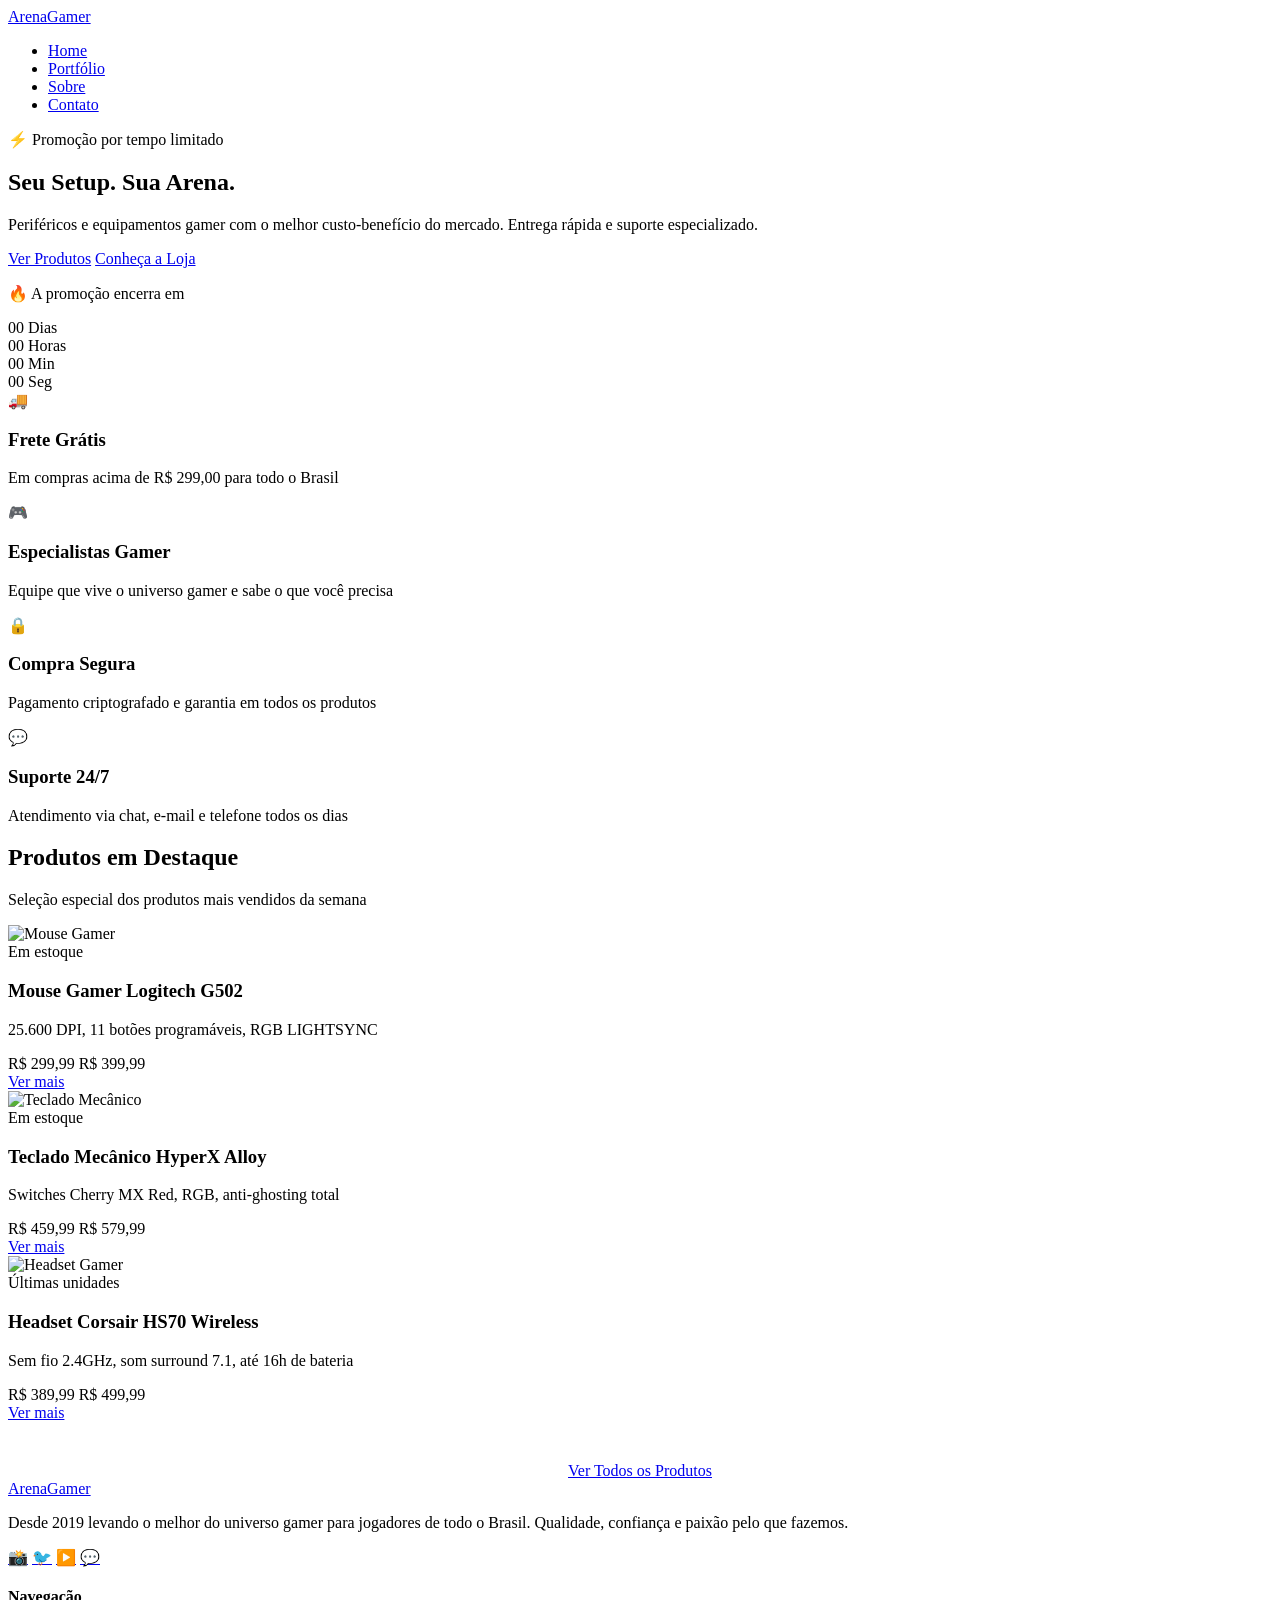
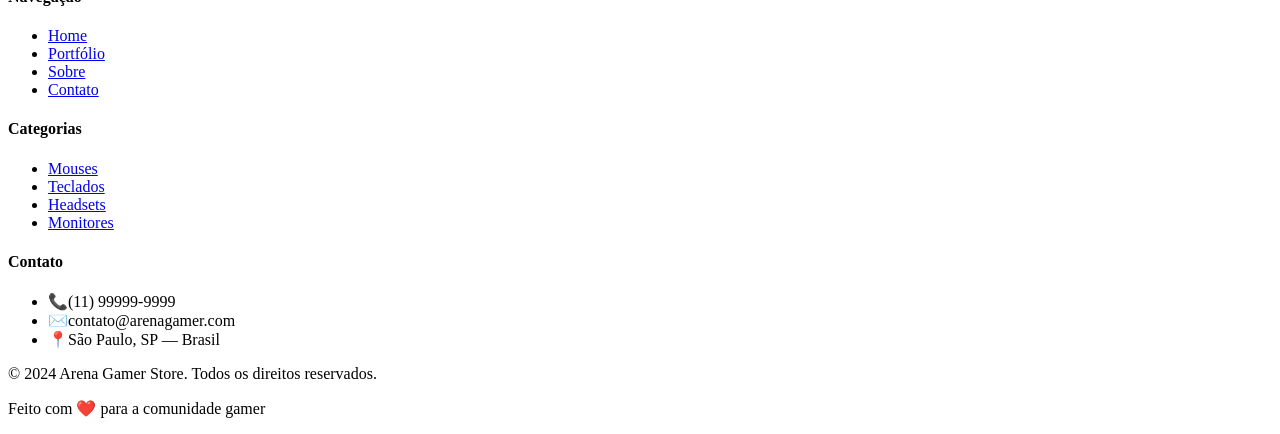
==== index.html @ eefbf5b3 "chore: inicializa projeto Arena Gamer Store com index.html base" ====
<!DOCTYPE html>
<html lang="pt-BR">
<head>
  <meta charset="UTF-8" />
  <meta name="viewport" content="width=device-width, initial-scale=1.0" />
  <meta name="description" content="Arena Gamer Store — Os melhores periféricos e setups gamer do Brasil." />
  <title>Arena Gamer Store</title>
  <link rel="stylesheet" href="src/css/estilo.css" />
</head>
<body>

  <!-- HEADER -->
  <header>
    <nav>
      <a href="index.html" class="logo">Arena<span>Gamer</span></a>
      <ul class="nav-links" id="navLinks">
        <li><a href="index.html" class="ativo">Home</a></li>
        <li><a href="pages/portfolio.html">Portfólio</a></li>
        <li><a href="pages/sobre.html">Sobre</a></li>
        <li><a href="pages/contato.html">Contato</a></li>
      </ul>
      <div class="hamburger" id="hamburger">
        <span></span>
        <span></span>
        <span></span>
      </div>
    </nav>
  </header>

  <!-- HERO -->
  <section class="hero">
    <div class="hero-bg"></div>
    <div class="hero-overlay"></div>
    <div class="hero-content">
      <span class="hero-badge">⚡ Promoção por tempo limitado</span>
      <h1>
        Seu Setup.
        <span class="destaque">Sua Arena.</span>
      </h1>
      <p>Periféricos e equipamentos gamer com o melhor custo-benefício do mercado. Entrega rápida e suporte especializado.</p>
      <div class="hero-btns">
        <a href="pages/portfolio.html" class="btn-primary">Ver Produtos</a>
        <a href="pages/sobre.html" class="btn-outline">Conheça a Loja</a>
      </div>

      <p class="contador-label">🔥 A promoção encerra em</p>
      <div class="contador">
        <div class="tempo-item">
          <span class="numero" id="dias">00</span>
          <span class="legenda">Dias</span>
        </div>
        <div class="tempo-item">
          <span class="numero" id="horas">00</span>
          <span class="legenda">Horas</span>
        </div>
        <div class="tempo-item">
          <span class="numero" id="minutos">00</span>
          <span class="legenda">Min</span>
        </div>
        <div class="tempo-item">
          <span class="numero" id="segundos">00</span>
          <span class="legenda">Seg</span>
        </div>
      </div>
    </div>
  </section>

  <!-- DIFERENCIAIS -->
  <section class="diferenciais">
    <div class="container">
      <div class="diferenciais-grid">
        <div class="diferencial-item fade-in">
          <span class="icone">🚚</span>
          <h3>Frete Grátis</h3>
          <p>Em compras acima de R$ 299,00 para todo o Brasil</p>
        </div>
        <div class="diferencial-item fade-in">
          <span class="icone">🎮</span>
          <h3>Especialistas Gamer</h3>
          <p>Equipe que vive o universo gamer e sabe o que você precisa</p>
        </div>
        <div class="diferencial-item fade-in">
          <span class="icone">🔒</span>
          <h3>Compra Segura</h3>
          <p>Pagamento criptografado e garantia em todos os produtos</p>
        </div>
        <div class="diferencial-item fade-in">
          <span class="icone">💬</span>
          <h3>Suporte 24/7</h3>
          <p>Atendimento via chat, e-mail e telefone todos os dias</p>
        </div>
      </div>
    </div>
  </section>

  <!-- PRODUTOS EM DESTAQUE -->
  <section>
    <div class="container">
      <div class="section-title fade-in">
        <h2>Produtos em <span class="destaque">Destaque</span></h2>
        <p>Seleção especial dos produtos mais vendidos da semana</p>
        <div class="linha"></div>
      </div>
      <div class="produtos-grid">
        <div class="card-produto fade-in">
          <img src="https://images.unsplash.com/photo-1527864550417-7fd91fc51a46?w=400&q=80" alt="Mouse Gamer" />
          <div class="card-body">
            <span class="badge-estoque disponivel">Em estoque</span>
            <h3>Mouse Gamer Logitech G502</h3>
            <p class="descricao">25.600 DPI, 11 botões programáveis, RGB LIGHTSYNC</p>
            <div class="card-preco">
              <span class="preco-atual">R$ 299,99</span>
              <span class="preco-antigo">R$ 399,99</span>
            </div>
            <a href="pages/portfolio.html" class="btn-primary">Ver mais</a>
          </div>
        </div>
        <div class="card-produto fade-in">
          <img src="https://images.unsplash.com/photo-1618384887929-16ec33fab9ef?w=400&q=80" alt="Teclado Mecânico" />
          <div class="card-body">
            <span class="badge-estoque disponivel">Em estoque</span>
            <h3>Teclado Mecânico HyperX Alloy</h3>
            <p class="descricao">Switches Cherry MX Red, RGB, anti-ghosting total</p>
            <div class="card-preco">
              <span class="preco-atual">R$ 459,99</span>
              <span class="preco-antigo">R$ 579,99</span>
            </div>
            <a href="pages/portfolio.html" class="btn-primary">Ver mais</a>
          </div>
        </div>
        <div class="card-produto fade-in">
          <img src="https://images.unsplash.com/photo-1505740420928-5e560c06d30e?w=400&q=80" alt="Headset Gamer" />
          <div class="card-body">
            <span class="badge-estoque limitado">Últimas unidades</span>
            <h3>Headset Corsair HS70 Wireless</h3>
            <p class="descricao">Sem fio 2.4GHz, som surround 7.1, até 16h de bateria</p>
            <div class="card-preco">
              <span class="preco-atual">R$ 389,99</span>
              <span class="preco-antigo">R$ 499,99</span>
            </div>
            <a href="pages/portfolio.html" class="btn-primary">Ver mais</a>
          </div>
        </div>
      </div>
      <div style="text-align:center; margin-top:40px;">
        <a href="pages/portfolio.html" class="btn-outline">Ver Todos os Produtos</a>
      </div>
    </div>
  </section>

  <!-- FOOTER -->
  <footer>
    <div class="footer-grid">
      <div class="footer-sobre">
        <a href="index.html" class="logo">Arena<span>Gamer</span></a>
        <p>Desde 2019 levando o melhor do universo gamer para jogadores de todo o Brasil. Qualidade, confiança e paixão pelo que fazemos.</p>
        <div class="redes-sociais">
          <a href="#" class="rede-btn" title="Instagram">📸</a>
          <a href="#" class="rede-btn" title="Twitter">🐦</a>
          <a href="#" class="rede-btn" title="YouTube">▶️</a>
          <a href="#" class="rede-btn" title="Discord">💬</a>
        </div>
      </div>
      <div class="footer-col">
        <h4>Navegação</h4>
        <ul>
          <li><a href="index.html">Home</a></li>
          <li><a href="pages/portfolio.html">Portfólio</a></li>
          <li><a href="pages/sobre.html">Sobre</a></li>
          <li><a href="pages/contato.html">Contato</a></li>
        </ul>
      </div>
      <div class="footer-col">
        <h4>Categorias</h4>
        <ul>
          <li><a href="pages/portfolio.html">Mouses</a></li>
          <li><a href="pages/portfolio.html">Teclados</a></li>
          <li><a href="pages/portfolio.html">Headsets</a></li>
          <li><a href="pages/portfolio.html">Monitores</a></li>
        </ul>
      </div>
      <div class="footer-col">
        <h4>Contato</h4>
        <ul class="footer-contato-info">
          <li><span>📞</span>(11) 99999-9999</li>
          <li><span>✉️</span>contato@arenagamer.com</li>
          <li><span>📍</span>São Paulo, SP — Brasil</li>
        </ul>
      </div>
    </div>
    <div class="footer-bottom">
      <p>© 2024 <span class="feito-por">Arena Gamer Store</span>. Todos os direitos reservados.</p>
      <p>Feito com ❤️ para a comunidade gamer</p>
    </div>
  </footer>

  <script src="src/js/script.js"></script>
</body>
</html>
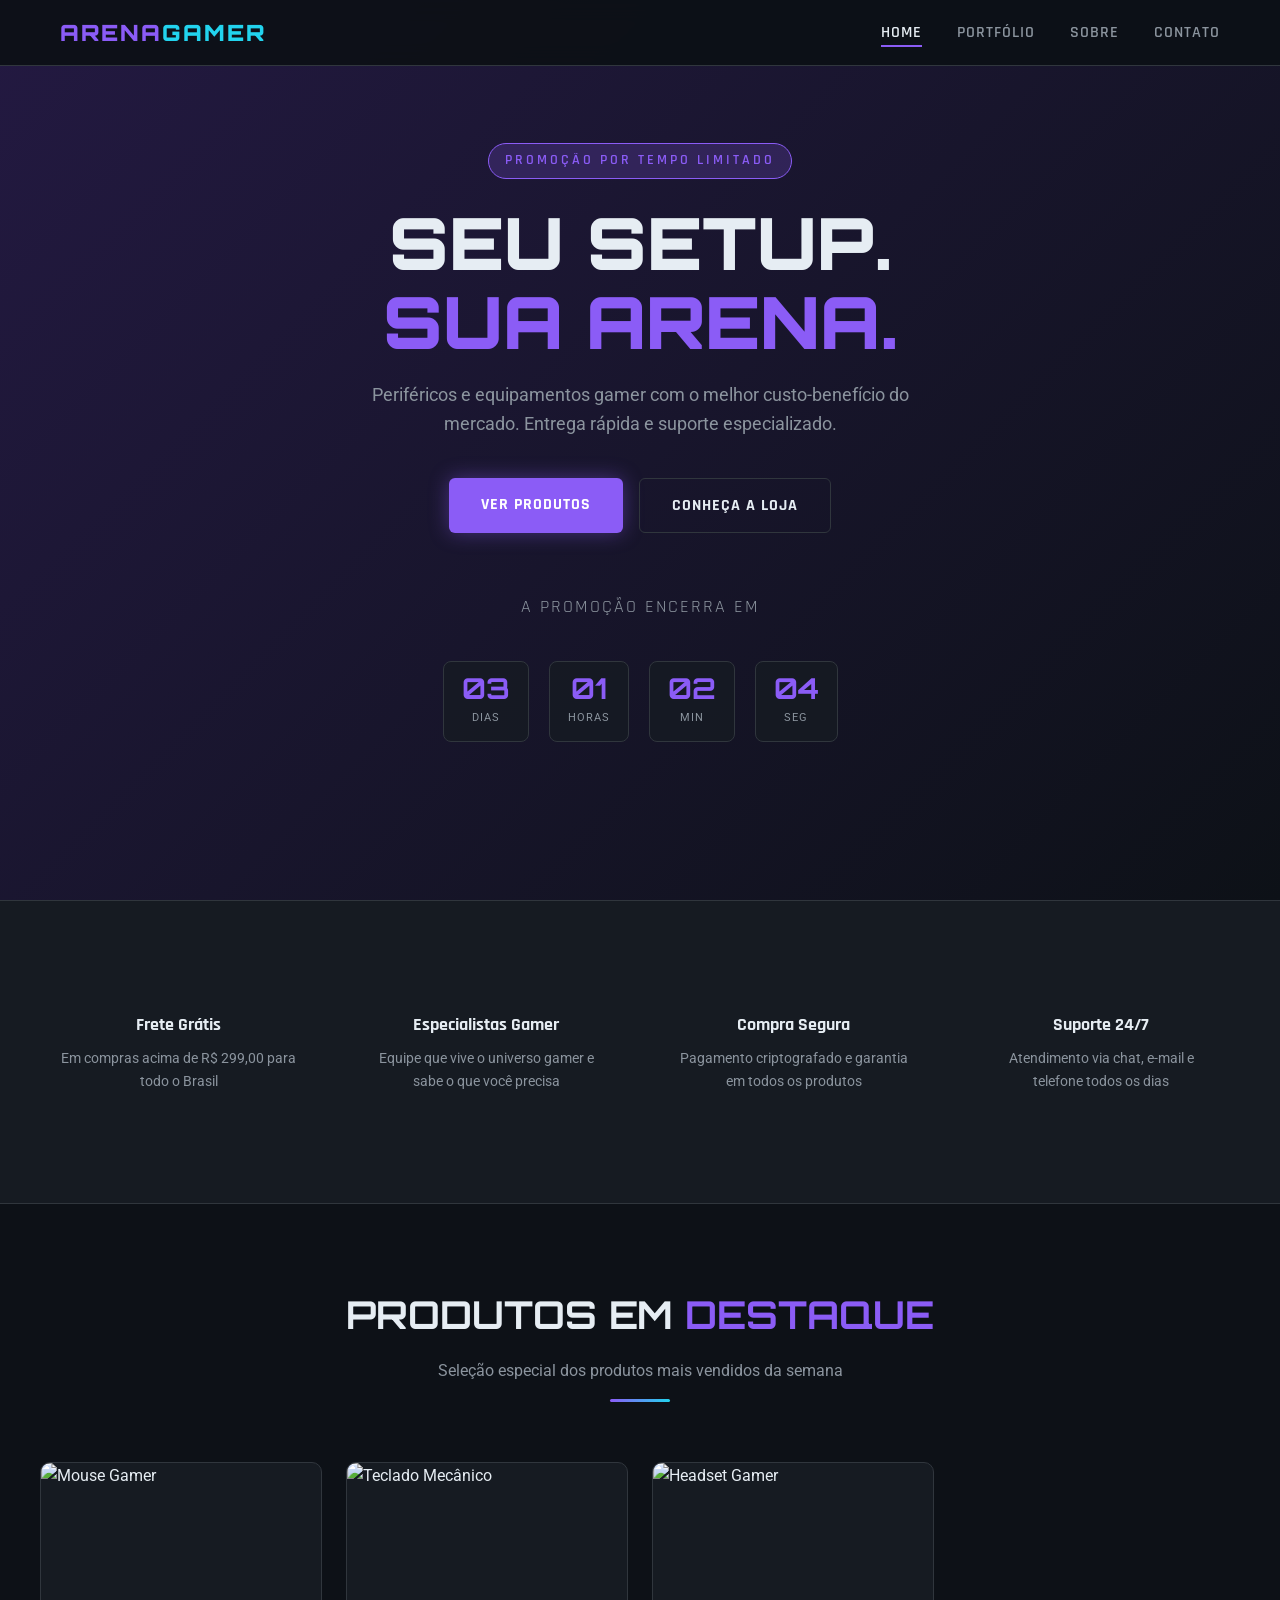
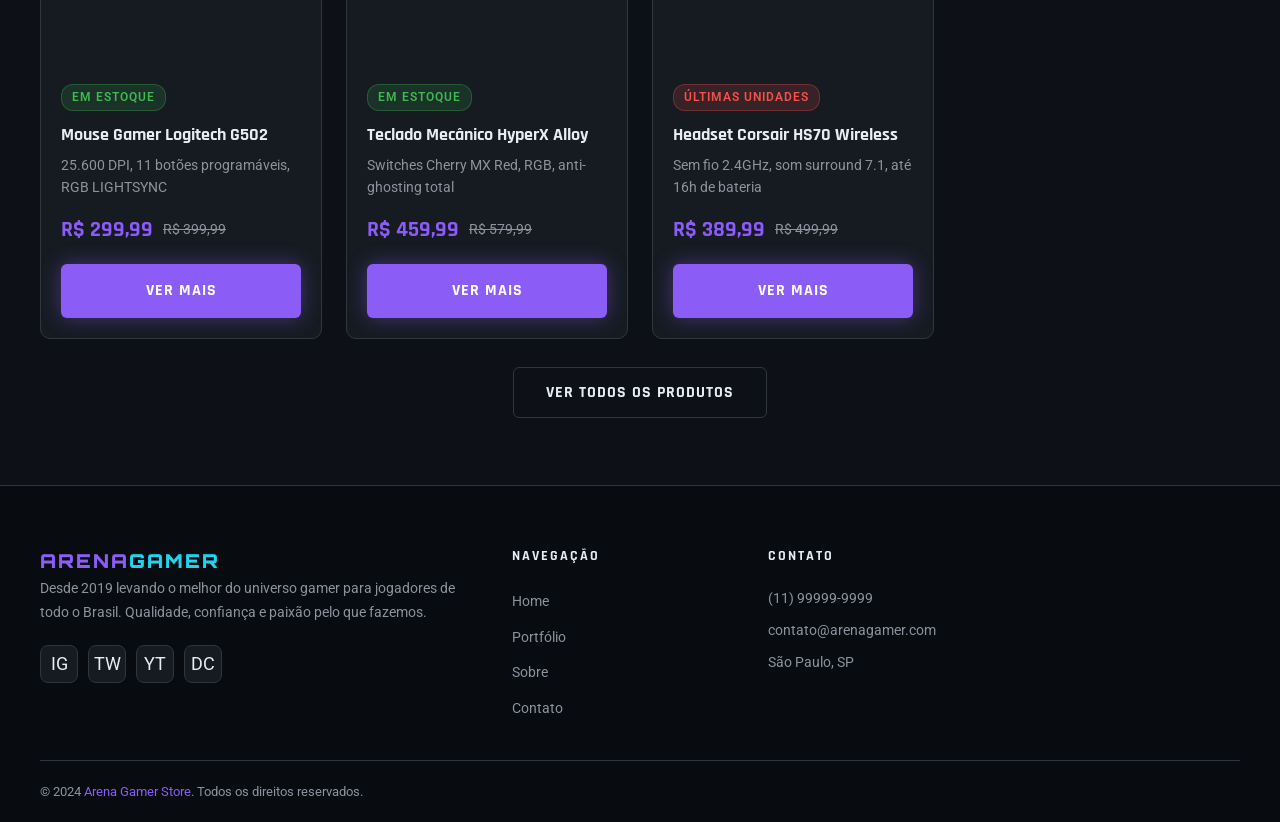
==== commit 4e8dce16: "fix: corrige links para pasta views e remove emojis e texto desnecessario do footer" ====
--- a/index.html
+++ b/index.html
@@ -3,21 +3,20 @@
 <head>
   <meta charset="UTF-8" />
   <meta name="viewport" content="width=device-width, initial-scale=1.0" />
-  <meta name="description" content="Arena Gamer Store — Os melhores periféricos e setups gamer do Brasil." />
+  <meta name="description" content="Arena Gamer Store — Os melhores perifericos e setups gamer do Brasil." />
   <title>Arena Gamer Store</title>
   <link rel="stylesheet" href="src/css/estilo.css" />
 </head>
 <body>
 
-  <!-- HEADER -->
   <header>
     <nav>
       <a href="index.html" class="logo">Arena<span>Gamer</span></a>
       <ul class="nav-links" id="navLinks">
         <li><a href="index.html" class="ativo">Home</a></li>
-        <li><a href="pages/portfolio.html">Portfólio</a></li>
-        <li><a href="pages/sobre.html">Sobre</a></li>
-        <li><a href="pages/contato.html">Contato</a></li>
+        <li><a href="views/portfolio.html">Portfólio</a></li>
+        <li><a href="views/sobre.html">Sobre</a></li>
+        <li><a href="views/contato.html">Contato</a></li>
       </ul>
       <div class="hamburger" id="hamburger">
         <span></span>
@@ -32,18 +31,18 @@
     <div class="hero-bg"></div>
     <div class="hero-overlay"></div>
     <div class="hero-content">
-      <span class="hero-badge">⚡ Promoção por tempo limitado</span>
+      <span class="hero-badge">Promoção por tempo limitado</span>
       <h1>
         Seu Setup.
         <span class="destaque">Sua Arena.</span>
       </h1>
       <p>Periféricos e equipamentos gamer com o melhor custo-benefício do mercado. Entrega rápida e suporte especializado.</p>
       <div class="hero-btns">
-        <a href="pages/portfolio.html" class="btn-primary">Ver Produtos</a>
-        <a href="pages/sobre.html" class="btn-outline">Conheça a Loja</a>
+        <a href="views/portfolio.html" class="btn-primary">Ver Produtos</a>
+        <a href="views/sobre.html" class="btn-outline">Conheça a Loja</a>
       </div>
 
-      <p class="contador-label">🔥 A promoção encerra em</p>
+      <p class="contador-label">A promoção encerra em</p>
       <div class="contador">
         <div class="tempo-item">
           <span class="numero" id="dias">00</span>
@@ -70,22 +69,18 @@
     <div class="container">
       <div class="diferenciais-grid">
         <div class="diferencial-item fade-in">
-          <span class="icone">🚚</span>
           <h3>Frete Grátis</h3>
           <p>Em compras acima de R$ 299,00 para todo o Brasil</p>
         </div>
         <div class="diferencial-item fade-in">
-          <span class="icone">🎮</span>
           <h3>Especialistas Gamer</h3>
           <p>Equipe que vive o universo gamer e sabe o que você precisa</p>
         </div>
         <div class="diferencial-item fade-in">
-          <span class="icone">🔒</span>
           <h3>Compra Segura</h3>
           <p>Pagamento criptografado e garantia em todos os produtos</p>
         </div>
         <div class="diferencial-item fade-in">
-          <span class="icone">💬</span>
           <h3>Suporte 24/7</h3>
           <p>Atendimento via chat, e-mail e telefone todos os dias</p>
         </div>
@@ -112,7 +107,7 @@
               <span class="preco-atual">R$ 299,99</span>
               <span class="preco-antigo">R$ 399,99</span>
             </div>
-            <a href="pages/portfolio.html" class="btn-primary">Ver mais</a>
+            <a href="views/portfolio.html" class="btn-primary">Ver mais</a>
           </div>
         </div>
         <div class="card-produto fade-in">
@@ -125,7 +120,7 @@
               <span class="preco-atual">R$ 459,99</span>
               <span class="preco-antigo">R$ 579,99</span>
             </div>
-            <a href="pages/portfolio.html" class="btn-primary">Ver mais</a>
+            <a href="views/portfolio.html" class="btn-primary">Ver mais</a>
           </div>
         </div>
         <div class="card-produto fade-in">
@@ -138,12 +133,12 @@
               <span class="preco-atual">R$ 389,99</span>
               <span class="preco-antigo">R$ 499,99</span>
             </div>
-            <a href="pages/portfolio.html" class="btn-primary">Ver mais</a>
+            <a href="views/portfolio.html" class="btn-primary">Ver mais</a>
           </div>
         </div>
       </div>
       <div style="text-align:center; margin-top:40px;">
-        <a href="pages/portfolio.html" class="btn-outline">Ver Todos os Produtos</a>
+        <a href="views/portfolio.html" class="btn-outline">Ver Todos os Produtos</a>
       </div>
     </div>
   </section>
@@ -155,42 +150,32 @@
         <a href="index.html" class="logo">Arena<span>Gamer</span></a>
         <p>Desde 2019 levando o melhor do universo gamer para jogadores de todo o Brasil. Qualidade, confiança e paixão pelo que fazemos.</p>
         <div class="redes-sociais">
-          <a href="#" class="rede-btn" title="Instagram">📸</a>
-          <a href="#" class="rede-btn" title="Twitter">🐦</a>
-          <a href="#" class="rede-btn" title="YouTube">▶️</a>
-          <a href="#" class="rede-btn" title="Discord">💬</a>
+          <a href="#" class="rede-btn" title="Instagram">IG</a>
+          <a href="#" class="rede-btn" title="Twitter">TW</a>
+          <a href="#" class="rede-btn" title="YouTube">YT</a>
+          <a href="#" class="rede-btn" title="Discord">DC</a>
         </div>
       </div>
       <div class="footer-col">
         <h4>Navegação</h4>
         <ul>
           <li><a href="index.html">Home</a></li>
-          <li><a href="pages/portfolio.html">Portfólio</a></li>
-          <li><a href="pages/sobre.html">Sobre</a></li>
-          <li><a href="pages/contato.html">Contato</a></li>
-        </ul>
-      </div>
-      <div class="footer-col">
-        <h4>Categorias</h4>
-        <ul>
-          <li><a href="pages/portfolio.html">Mouses</a></li>
-          <li><a href="pages/portfolio.html">Teclados</a></li>
-          <li><a href="pages/portfolio.html">Headsets</a></li>
-          <li><a href="pages/portfolio.html">Monitores</a></li>
+          <li><a href="views/portfolio.html">Portfólio</a></li>
+          <li><a href="views/sobre.html">Sobre</a></li>
+          <li><a href="views/contato.html">Contato</a></li>
         </ul>
       </div>
       <div class="footer-col">
         <h4>Contato</h4>
         <ul class="footer-contato-info">
-          <li><span>📞</span>(11) 99999-9999</li>
-          <li><span>✉️</span>contato@arenagamer.com</li>
-          <li><span>📍</span>São Paulo, SP — Brasil</li>
+          <li>(11) 99999-9999</li>
+          <li>contato@arenagamer.com</li>
+          <li>São Paulo, SP</li>
         </ul>
       </div>
     </div>
     <div class="footer-bottom">
       <p>© 2024 <span class="feito-por">Arena Gamer Store</span>. Todos os direitos reservados.</p>
-      <p>Feito com ❤️ para a comunidade gamer</p>
     </div>
   </footer>
 
--- a/src/css/estilo.css
+++ b/src/css/estilo.css
@@ -0,0 +1,1066 @@
+@import url('https://fonts.googleapis.com/css2?family=Orbitron:wght@400;700;900&family=Rajdhani:wght@400;600;700&family=Roboto:wght@300;400;500&display=swap');
+
+:root {
+  --bg-dark: #0d1117;
+  --bg-card: #161b22;
+  --bg-nav: rgba(13, 17, 23, 0.97);
+  --purple: #8b5cf6;
+  --purple-dark: #7c3aed;
+  --cyan: #22d3ee;
+  --text: #e6edf3;
+  --text-muted: #8b949e;
+  --border: #30363d;
+  --success: #3fb950;
+  --danger: #f85149;
+  --shadow: 0 4px 24px rgba(139, 92, 246, 0.15);
+}
+
+* {
+  margin: 0;
+  padding: 0;
+  box-sizing: border-box;
+}
+
+html {
+  scroll-behavior: smooth;
+}
+
+body {
+  background-color: var(--bg-dark);
+  color: var(--text);
+  font-family: 'Roboto', sans-serif;
+  line-height: 1.6;
+}
+
+a {
+  text-decoration: none;
+  color: inherit;
+}
+
+img {
+  max-width: 100%;
+  display: block;
+}
+
+/* ===== HEADER / NAV ===== */
+header {
+  position: fixed;
+  top: 0;
+  width: 100%;
+  z-index: 1000;
+  background: var(--bg-nav);
+  border-bottom: 1px solid var(--border);
+  backdrop-filter: blur(10px);
+}
+
+nav {
+  max-width: 1200px;
+  margin: 0 auto;
+  padding: 0 20px;
+  display: flex;
+  align-items: center;
+  justify-content: space-between;
+  height: 65px;
+}
+
+.logo {
+  font-family: 'Orbitron', sans-serif;
+  font-size: 1.4rem;
+  font-weight: 900;
+  color: var(--purple);
+  letter-spacing: 2px;
+  text-transform: uppercase;
+}
+
+.logo span {
+  color: var(--cyan);
+}
+
+.nav-links {
+  list-style: none;
+  display: flex;
+  gap: 35px;
+}
+
+.nav-links a {
+  font-family: 'Rajdhani', sans-serif;
+  font-weight: 600;
+  font-size: 1rem;
+  color: var(--text-muted);
+  letter-spacing: 1px;
+  text-transform: uppercase;
+  transition: color 0.3s;
+  position: relative;
+}
+
+.nav-links a::after {
+  content: '';
+  position: absolute;
+  bottom: -4px;
+  left: 0;
+  width: 0;
+  height: 2px;
+  background: var(--purple);
+  transition: width 0.3s;
+}
+
+.nav-links a:hover,
+.nav-links a.ativo {
+  color: var(--text);
+}
+
+.nav-links a:hover::after,
+.nav-links a.ativo::after {
+  width: 100%;
+}
+
+.hamburger {
+  display: none;
+  flex-direction: column;
+  gap: 5px;
+  cursor: pointer;
+  padding: 5px;
+}
+
+.hamburger span {
+  display: block;
+  width: 25px;
+  height: 2px;
+  background: var(--text);
+  transition: all 0.3s;
+}
+
+.hamburger.aberto span:nth-child(1) {
+  transform: rotate(45deg) translate(5px, 5px);
+}
+
+.hamburger.aberto span:nth-child(2) {
+  opacity: 0;
+}
+
+.hamburger.aberto span:nth-child(3) {
+  transform: rotate(-45deg) translate(5px, -5px);
+}
+
+/* ===== HERO ===== */
+.hero {
+  min-height: 100vh;
+  display: flex;
+  align-items: center;
+  position: relative;
+  overflow: hidden;
+  padding-top: 65px;
+}
+
+.hero-bg {
+  position: absolute;
+  inset: 0;
+  background-image: url('https://images.unsplash.com/photo-1542751371-adc38448a05e?w=1600&q=80');
+  background-size: cover;
+  background-position: center;
+  filter: brightness(0.25);
+  z-index: 0;
+}
+
+.hero-overlay {
+  position: absolute;
+  inset: 0;
+  background: linear-gradient(135deg, rgba(124, 58, 237, 0.2) 0%, rgba(13, 17, 23, 0.5) 100%);
+  z-index: 1;
+}
+
+.hero-content {
+  position: relative;
+  z-index: 2;
+  max-width: 1200px;
+  margin: 0 auto;
+  padding: 0 20px;
+  text-align: center;
+}
+
+.hero-badge {
+  display: inline-block;
+  background: rgba(139, 92, 246, 0.2);
+  border: 1px solid var(--purple);
+  color: var(--purple);
+  font-family: 'Rajdhani', sans-serif;
+  font-size: 0.85rem;
+  font-weight: 600;
+  letter-spacing: 3px;
+  text-transform: uppercase;
+  padding: 6px 16px;
+  border-radius: 20px;
+  margin-bottom: 24px;
+}
+
+.hero h1 {
+  font-family: 'Orbitron', sans-serif;
+  font-size: clamp(2.2rem, 6vw, 4.5rem);
+  font-weight: 900;
+  line-height: 1.1;
+  margin-bottom: 20px;
+  text-transform: uppercase;
+}
+
+.hero h1 .destaque {
+  color: var(--purple);
+  display: block;
+}
+
+.hero p {
+  font-size: 1.1rem;
+  color: var(--text-muted);
+  max-width: 550px;
+  margin: 0 auto 40px;
+}
+
+.hero-btns {
+  display: flex;
+  gap: 16px;
+  justify-content: center;
+  flex-wrap: wrap;
+  margin-bottom: 60px;
+}
+
+.btn-primary {
+  background: var(--purple);
+  color: #fff;
+  padding: 14px 32px;
+  border-radius: 6px;
+  font-family: 'Rajdhani', sans-serif;
+  font-size: 1rem;
+  font-weight: 700;
+  letter-spacing: 1px;
+  text-transform: uppercase;
+  border: none;
+  cursor: pointer;
+  transition: background 0.3s, transform 0.2s, box-shadow 0.3s;
+  box-shadow: 0 0 20px rgba(139, 92, 246, 0.4);
+}
+
+.btn-primary:hover {
+  background: var(--purple-dark);
+  transform: translateY(-2px);
+  box-shadow: 0 0 30px rgba(139, 92, 246, 0.6);
+}
+
+.btn-primary:active {
+  transform: translateY(0);
+}
+
+.btn-outline {
+  background: transparent;
+  color: var(--text);
+  padding: 14px 32px;
+  border-radius: 6px;
+  font-family: 'Rajdhani', sans-serif;
+  font-size: 1rem;
+  font-weight: 700;
+  letter-spacing: 1px;
+  text-transform: uppercase;
+  border: 1px solid var(--border);
+  cursor: pointer;
+  transition: border-color 0.3s, transform 0.2s;
+}
+
+.btn-outline:hover {
+  border-color: var(--purple);
+  color: var(--purple);
+  transform: translateY(-2px);
+}
+
+.btn-outline:active {
+  transform: translateY(0);
+}
+
+/* Countdown */
+.contador {
+  display: flex;
+  justify-content: center;
+  gap: 20px;
+  flex-wrap: wrap;
+}
+
+.contador-label {
+  font-family: 'Rajdhani', sans-serif;
+  font-size: 0.8rem;
+  color: var(--cyan);
+  letter-spacing: 2px;
+  text-transform: uppercase;
+  margin-bottom: 12px;
+}
+
+.tempo-item {
+  text-align: center;
+  background: rgba(22, 27, 34, 0.8);
+  border: 1px solid var(--border);
+  border-radius: 8px;
+  padding: 12px 18px;
+  min-width: 70px;
+}
+
+.tempo-item span.numero {
+  display: block;
+  font-family: 'Orbitron', sans-serif;
+  font-size: 1.8rem;
+  font-weight: 700;
+  color: var(--purple);
+  line-height: 1;
+}
+
+.tempo-item span.legenda {
+  font-size: 0.7rem;
+  color: var(--text-muted);
+  letter-spacing: 1px;
+  text-transform: uppercase;
+  margin-top: 4px;
+}
+
+/* ===== SEÇÕES GERAIS ===== */
+section {
+  padding: 80px 20px;
+}
+
+.container {
+  max-width: 1200px;
+  margin: 0 auto;
+}
+
+.section-title {
+  text-align: center;
+  margin-bottom: 60px;
+}
+
+.section-title h2 {
+  font-family: 'Orbitron', sans-serif;
+  font-size: clamp(1.6rem, 4vw, 2.4rem);
+  font-weight: 700;
+  text-transform: uppercase;
+  margin-bottom: 12px;
+}
+
+.section-title h2 .destaque {
+  color: var(--purple);
+}
+
+.section-title p {
+  color: var(--text-muted);
+  font-size: 1rem;
+  max-width: 500px;
+  margin: 0 auto;
+}
+
+.linha {
+  width: 60px;
+  height: 3px;
+  background: linear-gradient(90deg, var(--purple), var(--cyan));
+  margin: 16px auto 0;
+  border-radius: 2px;
+}
+
+/* ===== DIFERENCIAIS ===== */
+.diferenciais {
+  background: var(--bg-card);
+  border-top: 1px solid var(--border);
+  border-bottom: 1px solid var(--border);
+}
+
+.diferenciais-grid {
+  display: grid;
+  grid-template-columns: repeat(auto-fit, minmax(220px, 1fr));
+  gap: 30px;
+}
+
+.diferencial-item {
+  text-align: center;
+  padding: 30px 20px;
+}
+
+.diferencial-item .icone {
+  font-size: 2.5rem;
+  margin-bottom: 16px;
+  display: block;
+}
+
+.diferencial-item h3 {
+  font-family: 'Rajdhani', sans-serif;
+  font-size: 1.1rem;
+  font-weight: 700;
+  margin-bottom: 8px;
+  color: var(--text);
+}
+
+.diferencial-item p {
+  font-size: 0.9rem;
+  color: var(--text-muted);
+}
+
+/* ===== PRODUTOS / CARDS ===== */
+.produtos-grid {
+  display: grid;
+  grid-template-columns: repeat(auto-fill, minmax(280px, 1fr));
+  gap: 24px;
+}
+
+.card-produto {
+  background: var(--bg-card);
+  border: 1px solid var(--border);
+  border-radius: 10px;
+  overflow: hidden;
+  transition: transform 0.3s, border-color 0.3s, box-shadow 0.3s;
+  position: relative;
+}
+
+.card-produto:hover {
+  transform: translateY(-6px);
+  border-color: var(--purple);
+  box-shadow: var(--shadow);
+}
+
+.card-produto img {
+  width: 100%;
+  height: 200px;
+  object-fit: cover;
+}
+
+.card-body {
+  padding: 20px;
+}
+
+.badge-estoque {
+  display: inline-block;
+  font-size: 0.72rem;
+  font-weight: 600;
+  letter-spacing: 1px;
+  text-transform: uppercase;
+  padding: 3px 10px;
+  border-radius: 12px;
+  margin-bottom: 10px;
+}
+
+.badge-estoque.disponivel {
+  background: rgba(63, 185, 80, 0.15);
+  color: var(--success);
+  border: 1px solid rgba(63, 185, 80, 0.3);
+}
+
+.badge-estoque.limitado {
+  background: rgba(248, 81, 73, 0.15);
+  color: var(--danger);
+  border: 1px solid rgba(248, 81, 73, 0.3);
+}
+
+.card-body h3 {
+  font-family: 'Rajdhani', sans-serif;
+  font-size: 1.1rem;
+  font-weight: 700;
+  margin-bottom: 6px;
+}
+
+.card-body .descricao {
+  font-size: 0.85rem;
+  color: var(--text-muted);
+  margin-bottom: 14px;
+}
+
+.card-preco {
+  display: flex;
+  align-items: center;
+  gap: 10px;
+  margin-bottom: 16px;
+}
+
+.preco-atual {
+  font-family: 'Rajdhani', sans-serif;
+  font-size: 1.4rem;
+  font-weight: 700;
+  color: var(--purple);
+}
+
+.preco-antigo {
+  font-size: 0.85rem;
+  color: var(--text-muted);
+  text-decoration: line-through;
+}
+
+.card-body .btn-primary {
+  width: 100%;
+  text-align: center;
+  display: block;
+}
+
+/* ===== TABELA DE PREÇOS ===== */
+.planos {
+  background: var(--bg-dark);
+}
+
+.planos-grid {
+  display: grid;
+  grid-template-columns: repeat(auto-fit, minmax(260px, 1fr));
+  gap: 24px;
+}
+
+.card-plano {
+  background: var(--bg-card);
+  border: 1px solid var(--border);
+  border-radius: 10px;
+  padding: 36px 28px;
+  text-align: center;
+  transition: border-color 0.3s, transform 0.3s;
+  position: relative;
+}
+
+.card-plano.destaque {
+  border-color: var(--purple);
+  box-shadow: var(--shadow);
+  transform: scale(1.03);
+}
+
+.tag-popular {
+  position: absolute;
+  top: -12px;
+  left: 50%;
+  transform: translateX(-50%);
+  background: var(--purple);
+  color: #fff;
+  font-size: 0.75rem;
+  font-weight: 700;
+  letter-spacing: 1px;
+  text-transform: uppercase;
+  padding: 4px 16px;
+  border-radius: 20px;
+}
+
+.card-plano h3 {
+  font-family: 'Orbitron', sans-serif;
+  font-size: 1rem;
+  font-weight: 700;
+  text-transform: uppercase;
+  margin-bottom: 20px;
+  color: var(--text-muted);
+  letter-spacing: 2px;
+}
+
+.plano-preco {
+  font-family: 'Orbitron', sans-serif;
+  font-size: 2.4rem;
+  font-weight: 900;
+  color: var(--text);
+  margin-bottom: 4px;
+}
+
+.plano-preco sup {
+  font-size: 1rem;
+  color: var(--text-muted);
+}
+
+.plano-parcelas {
+  font-size: 0.82rem;
+  color: var(--text-muted);
+  margin-bottom: 28px;
+}
+
+.plano-itens {
+  list-style: none;
+  margin-bottom: 28px;
+  text-align: left;
+}
+
+.plano-itens li {
+  padding: 8px 0;
+  font-size: 0.9rem;
+  color: var(--text-muted);
+  border-bottom: 1px solid var(--border);
+  display: flex;
+  align-items: center;
+  gap: 8px;
+}
+
+.plano-itens li::before {
+  content: '✓';
+  color: var(--success);
+  font-weight: 700;
+}
+
+.plano-itens li.off {
+  text-decoration: line-through;
+  opacity: 0.4;
+}
+
+.plano-itens li.off::before {
+  content: '✗';
+  color: var(--danger);
+}
+
+/* ===== MONTE SEU SETUP ===== */
+.monte-setup {
+  background: var(--bg-card);
+  border-top: 1px solid var(--border);
+  border-bottom: 1px solid var(--border);
+}
+
+.setup-form {
+  display: grid;
+  grid-template-columns: 1fr 1fr;
+  gap: 16px;
+  max-width: 700px;
+  margin: 0 auto 24px;
+}
+
+.setup-item label {
+  display: block;
+  font-family: 'Rajdhani', sans-serif;
+  font-size: 0.85rem;
+  font-weight: 600;
+  color: var(--text-muted);
+  letter-spacing: 1px;
+  text-transform: uppercase;
+  margin-bottom: 6px;
+}
+
+.setup-item select {
+  width: 100%;
+  background: var(--bg-dark);
+  border: 1px solid var(--border);
+  color: var(--text);
+  padding: 10px 14px;
+  border-radius: 6px;
+  font-size: 0.9rem;
+  cursor: pointer;
+  transition: border-color 0.3s;
+}
+
+.setup-item select:focus {
+  outline: none;
+  border-color: var(--purple);
+}
+
+.setup-total {
+  text-align: center;
+  background: var(--bg-dark);
+  border: 1px solid var(--border);
+  border-radius: 10px;
+  padding: 24px;
+  max-width: 700px;
+  margin: 0 auto;
+}
+
+.setup-total p {
+  color: var(--text-muted);
+  font-size: 0.9rem;
+  margin-bottom: 8px;
+}
+
+.setup-total .total-valor {
+  font-family: 'Orbitron', sans-serif;
+  font-size: 2rem;
+  font-weight: 700;
+  color: var(--purple);
+}
+
+/* ===== SOBRE ===== */
+.sobre-content {
+  display: grid;
+  grid-template-columns: 1fr 1fr;
+  gap: 60px;
+  align-items: center;
+}
+
+.sobre-img img {
+  width: 100%;
+  height: 420px;
+  object-fit: cover;
+  border-radius: 10px;
+  border: 1px solid var(--border);
+}
+
+.sobre-texto h2 {
+  font-family: 'Orbitron', sans-serif;
+  font-size: clamp(1.4rem, 3vw, 2rem);
+  font-weight: 700;
+  text-transform: uppercase;
+  margin-bottom: 20px;
+  line-height: 1.3;
+}
+
+.sobre-texto h2 .destaque {
+  color: var(--purple);
+}
+
+.sobre-texto p {
+  color: var(--text-muted);
+  margin-bottom: 16px;
+  line-height: 1.8;
+}
+
+.sobre-stats {
+  display: grid;
+  grid-template-columns: repeat(3, 1fr);
+  gap: 20px;
+  margin-top: 32px;
+}
+
+.stat {
+  text-align: center;
+  padding: 16px;
+  background: var(--bg-card);
+  border: 1px solid var(--border);
+  border-radius: 8px;
+}
+
+.stat .numero {
+  font-family: 'Orbitron', sans-serif;
+  font-size: 1.8rem;
+  font-weight: 900;
+  color: var(--purple);
+}
+
+.stat .rotulo {
+  font-size: 0.8rem;
+  color: var(--text-muted);
+  margin-top: 4px;
+}
+
+/* ===== CONTATO / FORM ===== */
+.form-contato {
+  max-width: 620px;
+  margin: 0 auto;
+  background: var(--bg-card);
+  border: 1px solid var(--border);
+  border-radius: 12px;
+  padding: 40px;
+}
+
+.form-grupo {
+  margin-bottom: 20px;
+}
+
+.form-grupo label {
+  display: block;
+  font-family: 'Rajdhani', sans-serif;
+  font-size: 0.85rem;
+  font-weight: 600;
+  color: var(--text-muted);
+  letter-spacing: 1px;
+  text-transform: uppercase;
+  margin-bottom: 8px;
+}
+
+.form-grupo input,
+.form-grupo textarea {
+  width: 100%;
+  background: var(--bg-dark);
+  border: 1px solid var(--border);
+  color: var(--text);
+  padding: 12px 16px;
+  border-radius: 6px;
+  font-size: 0.95rem;
+  font-family: 'Roboto', sans-serif;
+  transition: border-color 0.3s;
+}
+
+.form-grupo input:focus,
+.form-grupo textarea:focus {
+  outline: none;
+  border-color: var(--purple);
+}
+
+.form-grupo textarea {
+  resize: vertical;
+  min-height: 130px;
+}
+
+.form-contato .btn-primary {
+  width: 100%;
+  padding: 14px;
+  font-size: 1rem;
+  margin-top: 8px;
+}
+
+.msg-sucesso {
+  display: none;
+  text-align: center;
+  padding: 16px;
+  background: rgba(63, 185, 80, 0.1);
+  border: 1px solid rgba(63, 185, 80, 0.3);
+  border-radius: 6px;
+  color: var(--success);
+  margin-top: 16px;
+  font-family: 'Rajdhani', sans-serif;
+  font-weight: 600;
+}
+
+.info-contato {
+  display: flex;
+  flex-direction: column;
+  gap: 16px;
+  margin-top: 48px;
+  max-width: 620px;
+  margin-left: auto;
+  margin-right: auto;
+}
+
+.info-item {
+  display: flex;
+  align-items: center;
+  gap: 14px;
+  background: var(--bg-card);
+  border: 1px solid var(--border);
+  border-radius: 8px;
+  padding: 16px 20px;
+}
+
+.info-item .icone {
+  font-size: 1.5rem;
+}
+
+.info-item p {
+  color: var(--text-muted);
+  font-size: 0.9rem;
+}
+
+.info-item strong {
+  display: block;
+  color: var(--text);
+  font-size: 0.95rem;
+  margin-bottom: 2px;
+}
+
+/* ===== FOOTER ===== */
+footer {
+  background: #080b10;
+  border-top: 1px solid var(--border);
+  padding: 60px 20px 0;
+}
+
+.footer-grid {
+  max-width: 1200px;
+  margin: 0 auto;
+  display: grid;
+  grid-template-columns: 2fr 1fr 1fr 1fr;
+  gap: 40px;
+  padding-bottom: 40px;
+  border-bottom: 1px solid var(--border);
+}
+
+.footer-sobre .logo {
+  font-size: 1.2rem;
+  margin-bottom: 16px;
+}
+
+.footer-sobre p {
+  color: var(--text-muted);
+  font-size: 0.88rem;
+  line-height: 1.7;
+  margin-bottom: 20px;
+}
+
+.redes-sociais {
+  display: flex;
+  gap: 10px;
+}
+
+.rede-btn {
+  display: flex;
+  align-items: center;
+  justify-content: center;
+  width: 38px;
+  height: 38px;
+  background: var(--bg-card);
+  border: 1px solid var(--border);
+  border-radius: 8px;
+  font-size: 1.1rem;
+  text-decoration: none;
+  transition: border-color 0.3s, background 0.3s;
+}
+
+.rede-btn:hover {
+  border-color: var(--purple);
+  background: rgba(139, 92, 246, 0.1);
+}
+
+.footer-col h4 {
+  font-family: 'Rajdhani', sans-serif;
+  font-size: 0.85rem;
+  font-weight: 700;
+  color: var(--text);
+  letter-spacing: 2px;
+  text-transform: uppercase;
+  margin-bottom: 20px;
+}
+
+.footer-col ul {
+  list-style: none;
+  display: flex;
+  flex-direction: column;
+  gap: 10px;
+}
+
+.footer-col ul li a {
+  color: var(--text-muted);
+  font-size: 0.88rem;
+  transition: color 0.3s;
+}
+
+.footer-col ul li a:hover {
+  color: var(--purple);
+}
+
+.footer-contato-info {
+  list-style: none;
+  display: flex;
+  flex-direction: column;
+  gap: 12px;
+}
+
+.footer-contato-info li {
+  display: flex;
+  align-items: flex-start;
+  gap: 10px;
+  color: var(--text-muted);
+  font-size: 0.85rem;
+}
+
+.footer-contato-info li span {
+  font-size: 1rem;
+  flex-shrink: 0;
+}
+
+.footer-bottom {
+  max-width: 1200px;
+  margin: 0 auto;
+  padding: 20px 0;
+  display: flex;
+  align-items: center;
+  justify-content: space-between;
+  flex-wrap: wrap;
+  gap: 10px;
+}
+
+.footer-bottom p {
+  color: var(--text-muted);
+  font-size: 0.82rem;
+}
+
+.footer-bottom .feito-por {
+  color: var(--purple);
+}
+
+/* ===== PAGE HERO (pages internas) ===== */
+.page-hero {
+  padding: 120px 20px 60px;
+  text-align: center;
+  border-bottom: 1px solid var(--border);
+}
+
+.page-hero h1 {
+  font-family: 'Orbitron', sans-serif;
+  font-size: clamp(1.8rem, 5vw, 3rem);
+  font-weight: 700;
+  text-transform: uppercase;
+  margin-bottom: 12px;
+}
+
+.page-hero h1 .destaque {
+  color: var(--purple);
+}
+
+.page-hero p {
+  color: var(--text-muted);
+  font-size: 1rem;
+}
+
+/* ===== ANIMAÇÃO FADE-IN ===== */
+.fade-in {
+  opacity: 0;
+  transform: translateY(30px);
+  transition: opacity 0.6s ease, transform 0.6s ease;
+}
+
+.fade-in.visivel {
+  opacity: 1;
+  transform: translateY(0);
+}
+
+/* ===== RESPONSIVE ===== */
+@media (max-width: 900px) {
+  .sobre-content {
+    grid-template-columns: 1fr;
+  }
+
+  .footer-grid {
+    grid-template-columns: 1fr 1fr;
+  }
+
+  .sobre-stats {
+    grid-template-columns: repeat(3, 1fr);
+  }
+}
+
+@media (max-width: 700px) {
+  .nav-links {
+    display: none;
+    position: absolute;
+    top: 65px;
+    left: 0;
+    width: 100%;
+    background: var(--bg-nav);
+    border-bottom: 1px solid var(--border);
+    flex-direction: column;
+    padding: 20px;
+    gap: 20px;
+    text-align: center;
+  }
+
+  .nav-links.aberto {
+    display: flex;
+  }
+
+  .hamburger {
+    display: flex;
+  }
+
+  .hero-btns {
+    flex-direction: column;
+    align-items: center;
+  }
+
+  .setup-form {
+    grid-template-columns: 1fr;
+  }
+
+  .footer-grid {
+    grid-template-columns: 1fr;
+  }
+
+  .footer-bottom {
+    flex-direction: column;
+    text-align: center;
+  }
+
+  .planos-grid {
+    grid-template-columns: 1fr;
+  }
+
+  .card-plano.destaque {
+    transform: none;
+  }
+
+  .form-contato {
+    padding: 24px 20px;
+  }
+
+  .sobre-stats {
+    grid-template-columns: 1fr;
+  }
+}
+
+@media (max-width: 480px) {
+  section {
+    padding: 60px 16px;
+  }
+
+  .page-hero {
+    padding: 100px 16px 40px;
+  }
+}
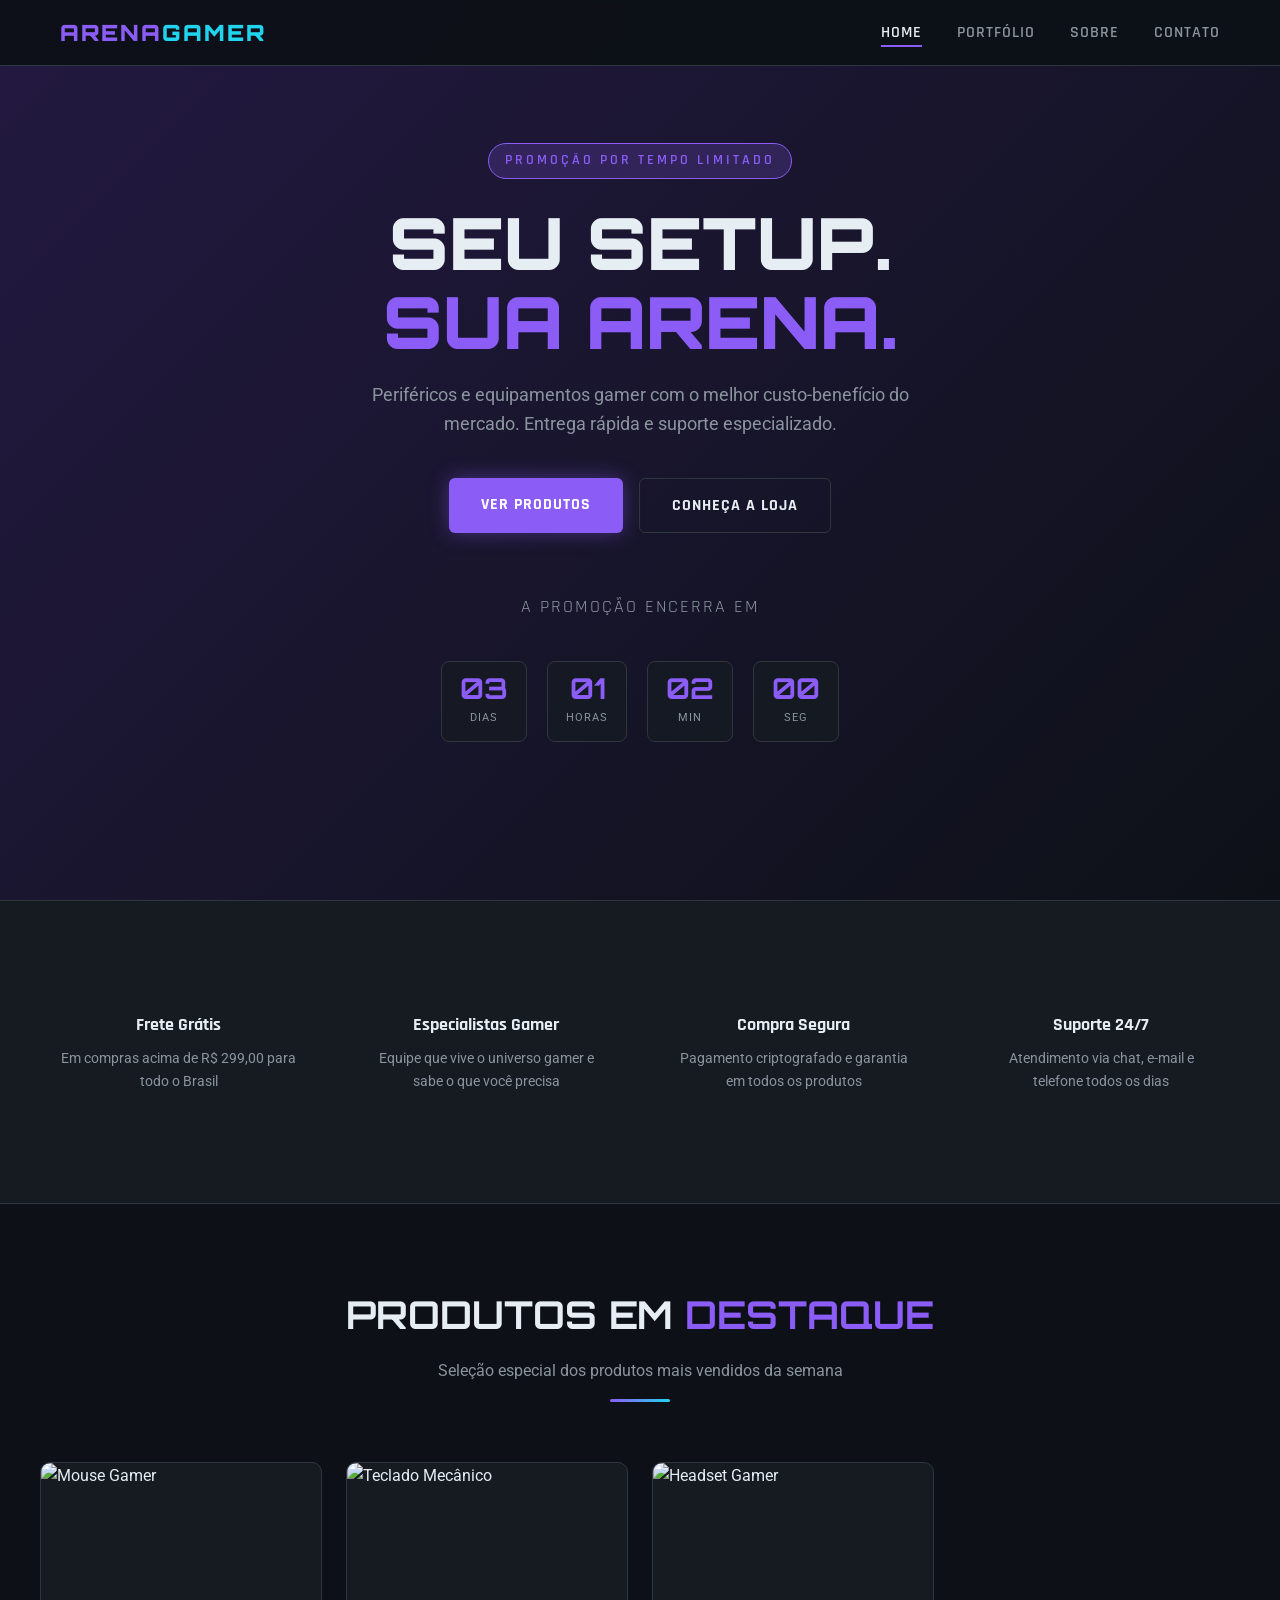
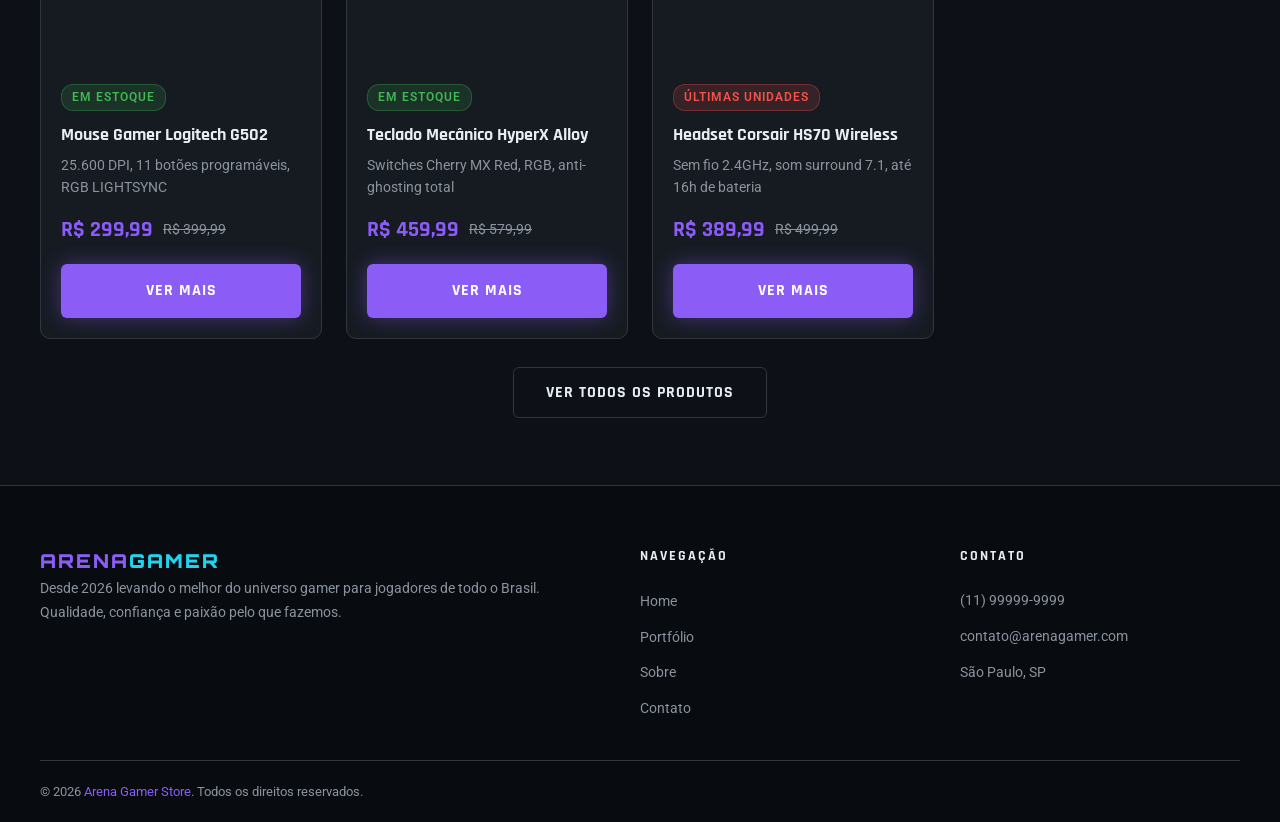
==== commit cf40ccbf: "fix: remove botoes de redes sociais do footer e atualiza ano para 2026" ====
--- a/index.html
+++ b/index.html
@@ -148,13 +148,7 @@
     <div class="footer-grid">
       <div class="footer-sobre">
         <a href="index.html" class="logo">Arena<span>Gamer</span></a>
-        <p>Desde 2019 levando o melhor do universo gamer para jogadores de todo o Brasil. Qualidade, confiança e paixão pelo que fazemos.</p>
-        <div class="redes-sociais">
-          <a href="#" class="rede-btn" title="Instagram">IG</a>
-          <a href="#" class="rede-btn" title="Twitter">TW</a>
-          <a href="#" class="rede-btn" title="YouTube">YT</a>
-          <a href="#" class="rede-btn" title="Discord">DC</a>
-        </div>
+        <p>Desde 2026 levando o melhor do universo gamer para jogadores de todo o Brasil. Qualidade, confiança e paixão pelo que fazemos.</p>
       </div>
       <div class="footer-col">
         <h4>Navegação</h4>
@@ -175,7 +169,7 @@
       </div>
     </div>
     <div class="footer-bottom">
-      <p>© 2024 <span class="feito-por">Arena Gamer Store</span>. Todos os direitos reservados.</p>
+      <p>© 2026 <span class="feito-por">Arena Gamer Store</span>. Todos os direitos reservados.</p>
     </div>
   </footer>
 
--- a/src/css/estilo.css
+++ b/src/css/estilo.css
@@ -837,7 +837,7 @@
   max-width: 1200px;
   margin: 0 auto;
   display: grid;
-  grid-template-columns: 2fr 1fr 1fr 1fr;
+  grid-template-columns: 2fr 1fr 1fr;
   gap: 40px;
   padding-bottom: 40px;
   border-bottom: 1px solid var(--border);
@@ -914,16 +914,9 @@
 }
 
 .footer-contato-info li {
-  display: flex;
-  align-items: flex-start;
-  gap: 10px;
   color: var(--text-muted);
   font-size: 0.85rem;
-}
-
-.footer-contato-info li span {
-  font-size: 1rem;
-  flex-shrink: 0;
+  padding: 2px 0;
 }
 
 .footer-bottom {
@@ -990,6 +983,11 @@
 
   .footer-grid {
     grid-template-columns: 1fr 1fr;
+    grid-template-rows: auto;
+  }
+
+  .footer-sobre {
+    grid-column: 1 / -1;
   }
 
   .sobre-stats {
